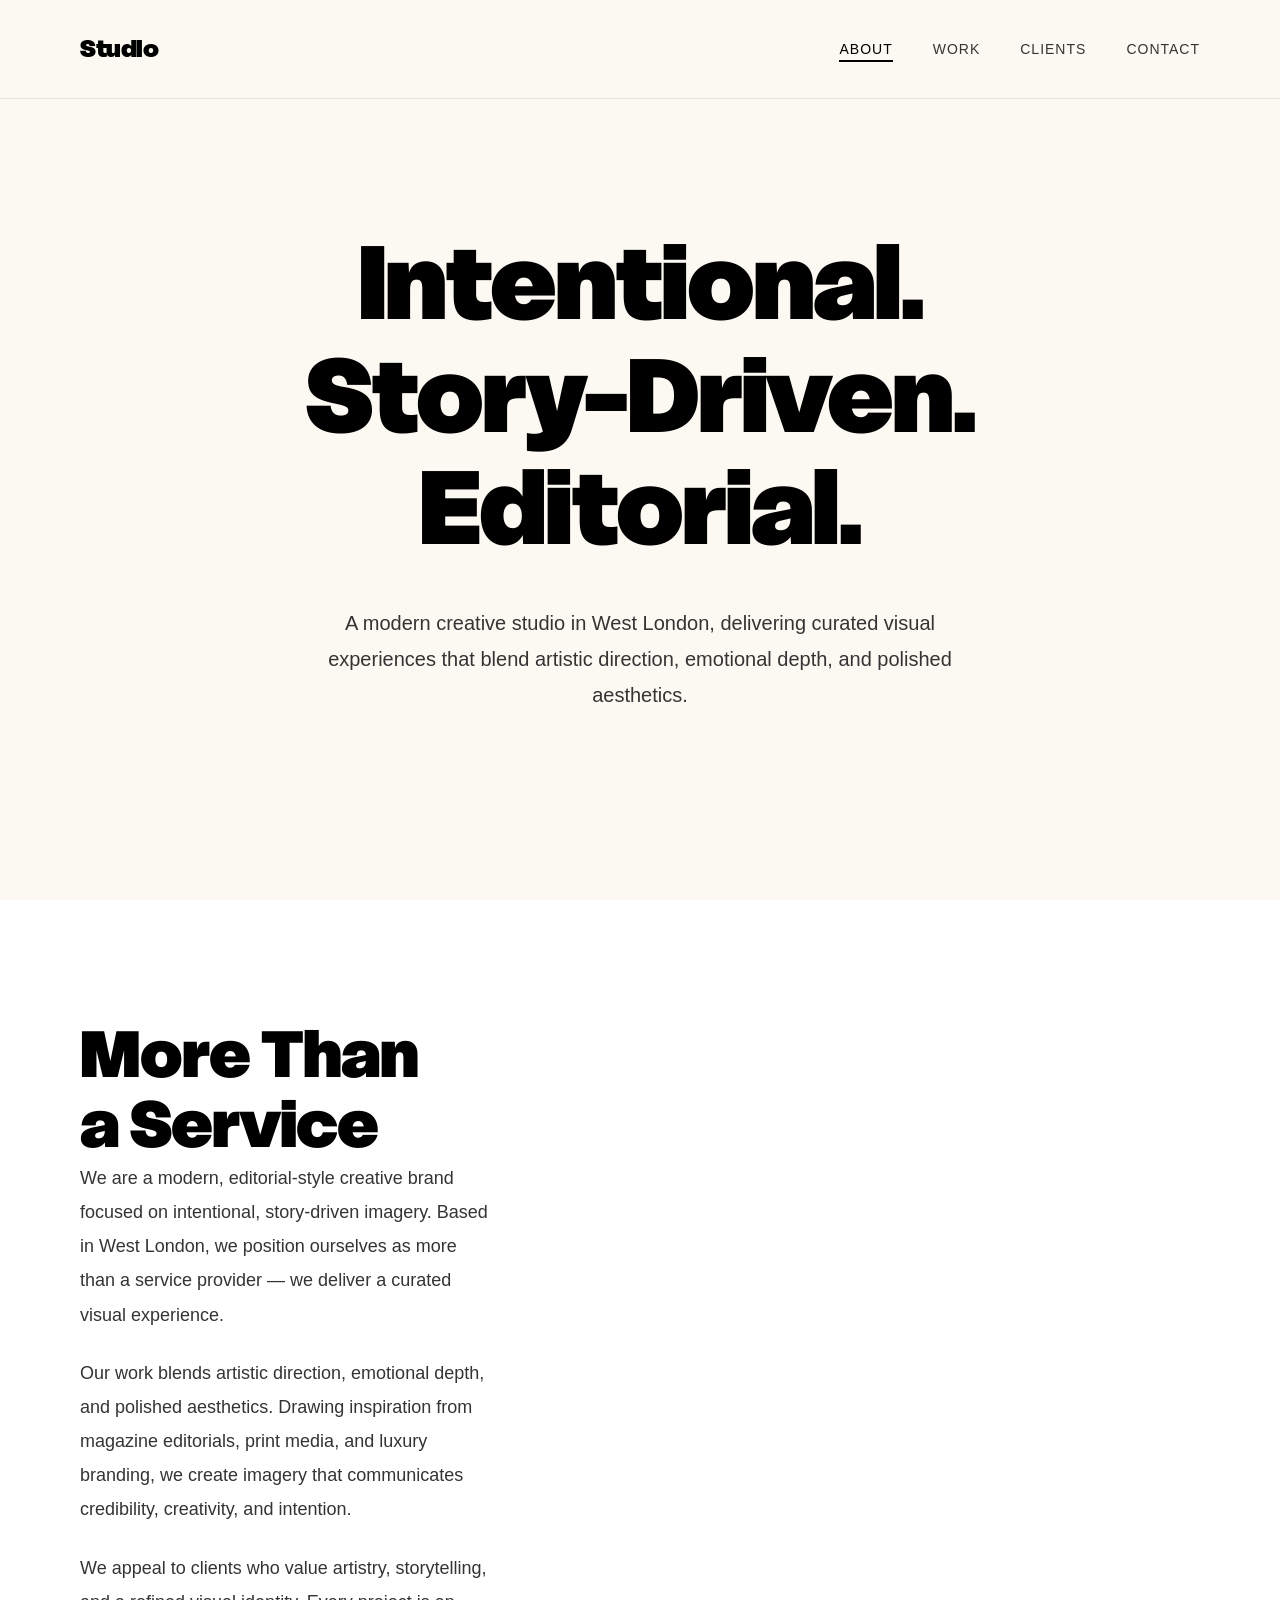
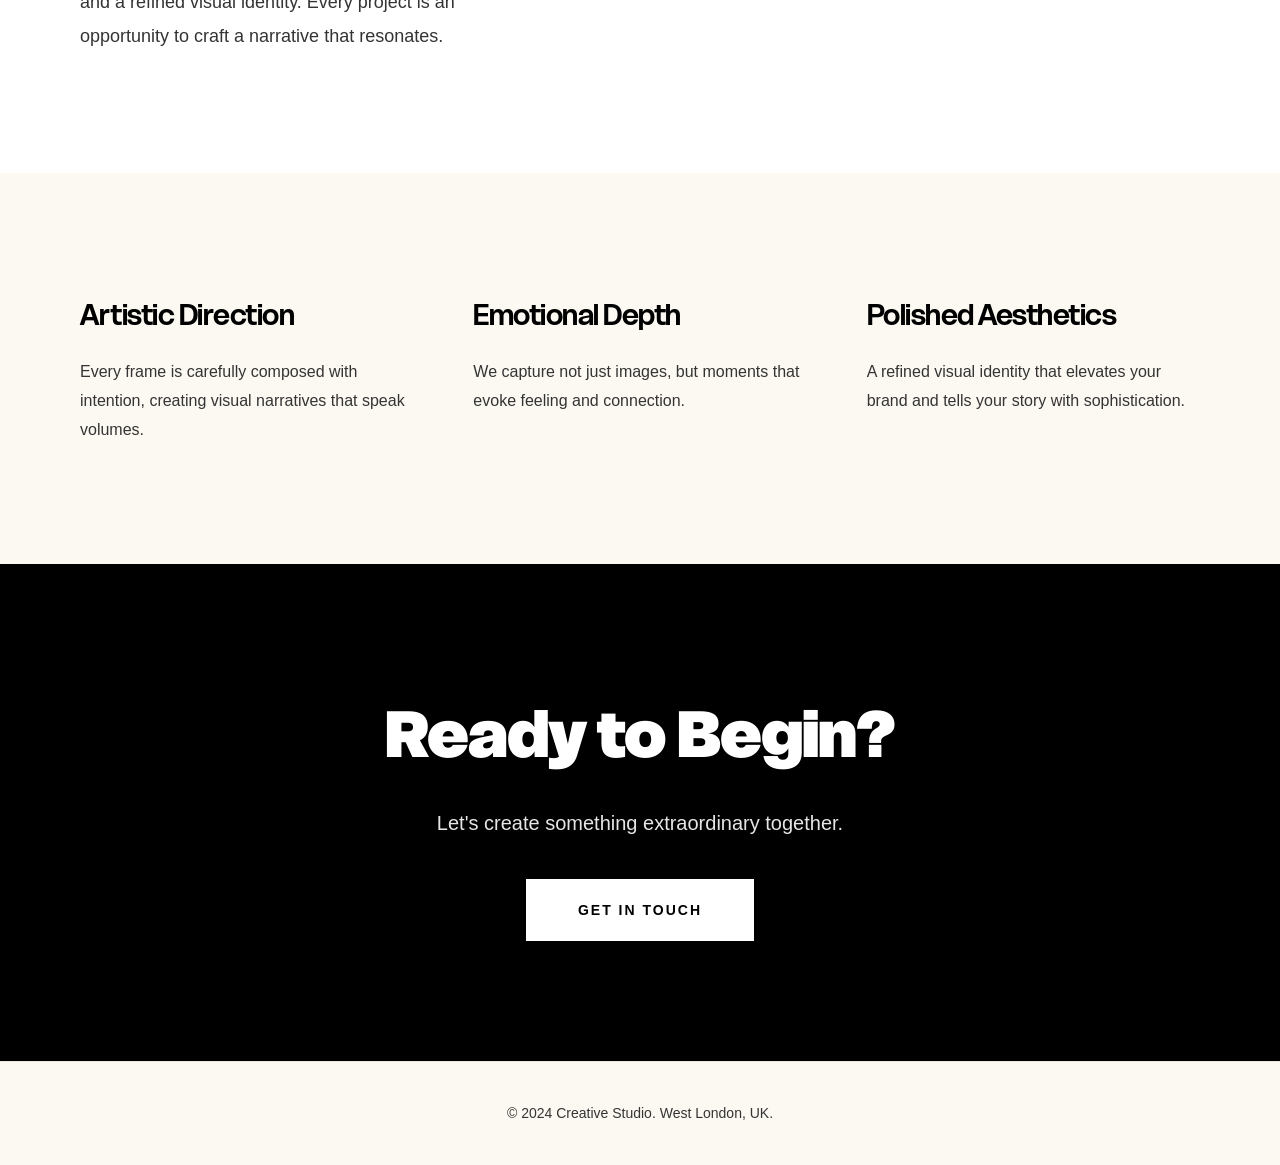
==== index.html @ a50e68e2 "n" ====
<!DOCTYPE html>
<html lang="en">
<head>
    <meta charset="UTF-8">
    <meta name="viewport" content="width=device-width, initial-scale=1.0">
    <title>Creative Studio | West London</title>
    <link rel="stylesheet" href="styles.css">
</head>
<body>
    <nav class="navbar">
        <div class="nav-container">
            <a href="index.html" class="logo">Studio</a>
            <ul class="nav-menu">
                <li><a href="index.html" class="nav-link active">About</a></li>
                <li><a href="work.html" class="nav-link">Work</a></li>
                <li><a href="clients.html" class="nav-link">Clients</a></li>
                <li><a href="contact.html" class="nav-link">Contact</a></li>
            </ul>
            <div class="hamburger">
                <span></span>
                <span></span>
                <span></span>
            </div>
        </div>
    </nav>

    <main>
        <!-- Hero Section -->
        <section class="hero">
            <div class="hero-content">
                <h1 class="hero-title">Intentional.<br>Story-Driven.<br>Editorial.</h1>
                <p class="hero-subtitle">A modern creative studio in West London, delivering curated visual experiences that blend artistic direction, emotional depth, and polished aesthetics.</p>
            </div>
        </section>

        <!-- About Section -->
        <section class="about">
            <div class="container">
                <div class="about-content">
                    <div class="about-text">
                        <h2 class="section-title">More Than<br>a Service</h2>
                        <div class="about-description">
                            <p>We are a modern, editorial-style creative brand focused on intentional, story-driven imagery. Based in West London, we position ourselves as more than a service provider — we deliver a curated visual experience.</p>
                            <p>Our work blends artistic direction, emotional depth, and polished aesthetics. Drawing inspiration from magazine editorials, print media, and luxury branding, we create imagery that communicates credibility, creativity, and intention.</p>
                            <p>We appeal to clients who value artistry, storytelling, and a refined visual identity. Every project is an opportunity to craft a narrative that resonates.</p>
                        </div>
                    </div>
                </div>
            </div>
        </section>

        <!-- Philosophy Section -->
        <section class="philosophy">
            <div class="container">
                <div class="philosophy-grid">
                    <div class="philosophy-item">
                        <h3 class="philosophy-title">Artistic Direction</h3>
                        <p class="philosophy-text">Every frame is carefully composed with intention, creating visual narratives that speak volumes.</p>
                    </div>
                    <div class="philosophy-item">
                        <h3 class="philosophy-title">Emotional Depth</h3>
                        <p class="philosophy-text">We capture not just images, but moments that evoke feeling and connection.</p>
                    </div>
                    <div class="philosophy-item">
                        <h3 class="philosophy-title">Polished Aesthetics</h3>
                        <p class="philosophy-text">A refined visual identity that elevates your brand and tells your story with sophistication.</p>
                    </div>
                </div>
            </div>
        </section>

        <!-- CTA Section -->
        <section class="cta">
            <div class="container">
                <div class="cta-content">
                    <h2 class="cta-title">Ready to Begin?</h2>
                    <p class="cta-text">Let's create something extraordinary together.</p>
                    <a href="contact.html" class="cta-button">Get in Touch</a>
                </div>
            </div>
        </section>
    </main>

    <footer class="footer">
        <div class="container">
            <p class="footer-text">© 2024 Creative Studio. West London, UK.</p>
        </div>
    </footer>

    <script src="script.js"></script>
</body>
</html>
---- styles.css ----
@font-face {
    font-family: 'Delight';
    src: url('Delight-Black.ttf') format('truetype');
    font-weight: 900;
    font-style: normal;
}

@font-face {
    font-family: 'Delight';
    src: url('Delight-SemiBold.ttf') format('truetype');
    font-weight: 600;
    font-style: normal;
}

* {
    margin: 0;
    padding: 0;
    box-sizing: border-box;
}

:root {
    --cream: #FCF9F2;
    --dark-gray: #343434;
    --white: #ffffff;
    --black: #000000;
}

body {
    font-family: -apple-system, BlinkMacSystemFont, 'Segoe UI', Roboto, Oxygen, Ubuntu, Cantarell, sans-serif;
    background-color: var(--cream);
    color: var(--dark-gray);
    line-height: 1.6;
    overflow-x: hidden;
}

.container {
    max-width: 1200px;
    margin: 0 auto;
    padding: 0 40px;
}

/* Navigation */
.navbar {
    position: fixed;
    top: 0;
    left: 0;
    right: 0;
    background-color: var(--cream);
    z-index: 1000;
    padding: 30px 0;
    border-bottom: 1px solid rgba(52, 52, 52, 0.1);
}

.nav-container {
    max-width: 1200px;
    margin: 0 auto;
    padding: 0 40px;
    display: flex;
    justify-content: space-between;
    align-items: center;
}

.logo {
    font-family: 'Delight', sans-serif;
    font-weight: 900;
    font-size: 24px;
    color: var(--black);
    text-decoration: none;
    letter-spacing: -0.5px;
}

.nav-menu {
    display: flex;
    list-style: none;
    gap: 40px;
}

.nav-link {
    font-size: 14px;
    color: var(--dark-gray);
    text-decoration: none;
    text-transform: uppercase;
    letter-spacing: 1px;
    font-weight: 500;
    transition: color 0.3s ease;
    position: relative;
}

.nav-link:hover,
.nav-link.active {
    color: var(--black);
}

.nav-link.active::after {
    content: '';
    position: absolute;
    bottom: -5px;
    left: 0;
    width: 100%;
    height: 2px;
    background-color: var(--black);
}

.hamburger {
    display: none;
    flex-direction: column;
    cursor: pointer;
    gap: 5px;
}

.hamburger span {
    width: 25px;
    height: 2px;
    background-color: var(--black);
    transition: all 0.3s ease;
}

/* Hero Section */
.hero {
    min-height: 100vh;
    display: flex;
    align-items: center;
    justify-content: center;
    padding: 120px 40px 80px;
    text-align: center;
}

.hero-content {
    max-width: 900px;
}

.hero-title {
    font-family: 'Delight', sans-serif;
    font-weight: 900;
    font-size: clamp(48px, 8vw, 120px);
    line-height: 1.1;
    color: var(--black);
    margin-bottom: 40px;
    letter-spacing: -2px;
}

.hero-subtitle {
    font-size: clamp(16px, 2vw, 20px);
    color: var(--dark-gray);
    max-width: 700px;
    margin: 0 auto;
    line-height: 1.8;
    font-weight: 300;
}

/* About Section */
.about {
    padding: 120px 0;
    background-color: var(--white);
}

.about-content {
    display: grid;
    grid-template-columns: 1fr 1.5fr;
    gap: 80px;
    align-items: start;
}

.section-title {
    font-family: 'Delight', sans-serif;
    font-weight: 900;
    font-size: clamp(36px, 5vw, 72px);
    line-height: 1.1;
    color: var(--black);
    letter-spacing: -1px;
}

.about-description {
    font-size: 18px;
    line-height: 1.9;
    color: var(--dark-gray);
}

.about-description p {
    margin-bottom: 24px;
}

.about-description p:last-child {
    margin-bottom: 0;
}

/* Philosophy Section */
.philosophy {
    padding: 120px 0;
    background-color: var(--cream);
}

.philosophy-grid {
    display: grid;
    grid-template-columns: repeat(3, 1fr);
    gap: 60px;
}

.philosophy-item {
    text-align: left;
}

.philosophy-title {
    font-family: 'Delight', sans-serif;
    font-weight: 600;
    font-size: 28px;
    color: var(--black);
    margin-bottom: 20px;
    letter-spacing: -0.5px;
}

.philosophy-text {
    font-size: 16px;
    line-height: 1.8;
    color: var(--dark-gray);
}

/* CTA Section */
.cta {
    padding: 120px 0;
    background-color: var(--black);
    color: var(--white);
    text-align: center;
}

.cta-title {
    font-family: 'Delight', sans-serif;
    font-weight: 900;
    font-size: clamp(36px, 5vw, 64px);
    margin-bottom: 20px;
    letter-spacing: -1px;
}

.cta-text {
    font-size: 20px;
    margin-bottom: 40px;
    opacity: 0.9;
}

.cta-button {
    display: inline-block;
    padding: 18px 50px;
    background-color: var(--white);
    color: var(--black);
    text-decoration: none;
    font-size: 14px;
    text-transform: uppercase;
    letter-spacing: 2px;
    font-weight: 600;
    transition: all 0.3s ease;
    border: 2px solid var(--white);
}

.cta-button:hover {
    background-color: transparent;
    color: var(--white);
}

/* Footer */
.footer {
    padding: 40px 0;
    background-color: var(--cream);
    text-align: center;
    border-top: 1px solid rgba(52, 52, 52, 0.1);
}

.footer-text {
    font-size: 14px;
    color: var(--dark-gray);
}

/* Work Page Styles */
.work-grid {
    display: grid;
    grid-template-columns: repeat(auto-fit, minmax(300px, 1fr));
    gap: 2px;
    padding: 120px 0;
    background-color: var(--black);
}

.work-item {
    aspect-ratio: 1;
    background-color: var(--cream);
    display: flex;
    align-items: center;
    justify-content: center;
    position: relative;
    overflow: hidden;
}

.work-item img {
    width: 100%;
    height: 100%;
    object-fit: cover;
    transition: transform 0.5s ease;
}

.work-item:hover img {
    transform: scale(1.05);
}

.work-placeholder {
    width: 100%;
    height: 100%;
    background: linear-gradient(135deg, var(--cream) 0%, #e8e5d8 100%);
    display: flex;
    align-items: center;
    justify-content: center;
    font-size: 14px;
    color: var(--dark-gray);
    text-transform: uppercase;
    letter-spacing: 2px;
}

/* Clients Page Styles */
.clients-hero {
    padding: 140px 0 80px;
    text-align: center;
    background-color: var(--white);
}

.clients-hero h1 {
    font-family: 'Delight', sans-serif;
    font-weight: 900;
    font-size: clamp(48px, 6vw, 80px);
    color: var(--black);
    margin-bottom: 30px;
    letter-spacing: -2px;
}

.clients-hero p {
    font-size: 18px;
    color: var(--dark-gray);
    max-width: 600px;
    margin: 0 auto;
}

.case-studies {
    padding: 80px 0 120px;
    background-color: var(--cream);
}

.case-study {
    margin-bottom: 100px;
}

.case-study:last-child {
    margin-bottom: 0;
}

.case-study-header {
    margin-bottom: 40px;
}

.case-study-title {
    font-family: 'Delight', sans-serif;
    font-weight: 900;
    font-size: 48px;
    color: var(--black);
    margin-bottom: 10px;
    letter-spacing: -1px;
}

.case-study-subtitle {
    font-size: 16px;
    color: var(--dark-gray);
    text-transform: uppercase;
    letter-spacing: 1px;
}

.case-study-content {
    display: grid;
    grid-template-columns: 1fr 1fr;
    gap: 40px;
    margin-bottom: 40px;
}

.case-study-text {
    font-size: 18px;
    line-height: 1.9;
    color: var(--dark-gray);
}

.case-study-image {
    width: 100%;
    aspect-ratio: 4/3;
    background-color: var(--white);
    display: flex;
    align-items: center;
    justify-content: center;
    border: 1px solid rgba(52, 52, 52, 0.1);
}

/* Contact Page Styles */
.contact-hero {
    padding: 140px 0 80px;
    text-align: center;
    background-color: var(--white);
}

.contact-hero h1 {
    font-family: 'Delight', sans-serif;
    font-weight: 900;
    font-size: clamp(48px, 6vw, 80px);
    color: var(--black);
    margin-bottom: 30px;
    letter-spacing: -2px;
}

.contact-hero p {
    font-size: 18px;
    color: var(--dark-gray);
    max-width: 600px;
    margin: 0 auto;
}

.contact-section {
    padding: 80px 0 120px;
    background-color: var(--cream);
}

.contact-container {
    display: grid;
    grid-template-columns: 1fr 1fr;
    gap: 80px;
    max-width: 1200px;
    margin: 0 auto;
    padding: 0 40px;
}

.contact-info h2 {
    font-family: 'Delight', sans-serif;
    font-weight: 900;
    font-size: 48px;
    color: var(--black);
    margin-bottom: 40px;
    letter-spacing: -1px;
}

.contact-details {
    margin-bottom: 40px;
}

.contact-details p {
    font-size: 18px;
    color: var(--dark-gray);
    margin-bottom: 15px;
    line-height: 1.8;
}

.contact-details a {
    color: var(--dark-gray);
    text-decoration: none;
    transition: color 0.3s ease;
}

.contact-details a:hover {
    color: var(--black);
}

.contact-form {
    background-color: var(--white);
    padding: 50px;
}

.form-group {
    margin-bottom: 30px;
}

.form-group label {
    display: block;
    font-size: 12px;
    text-transform: uppercase;
    letter-spacing: 1px;
    color: var(--dark-gray);
    margin-bottom: 10px;
    font-weight: 600;
}

.form-group input,
.form-group textarea {
    width: 100%;
    padding: 15px;
    border: 1px solid rgba(52, 52, 52, 0.2);
    background-color: var(--cream);
    color: var(--black);
    font-size: 16px;
    font-family: inherit;
    transition: border-color 0.3s ease;
}

.form-group input:focus,
.form-group textarea:focus {
    outline: none;
    border-color: var(--black);
}

.form-group textarea {
    resize: vertical;
    min-height: 150px;
}

.submit-button {
    padding: 18px 50px;
    background-color: var(--black);
    color: var(--white);
    border: 2px solid var(--black);
    font-size: 14px;
    text-transform: uppercase;
    letter-spacing: 2px;
    font-weight: 600;
    cursor: pointer;
    transition: all 0.3s ease;
}

.submit-button:hover {
    background-color: transparent;
    color: var(--black);
}

/* Responsive Design */
@media (max-width: 768px) {
    .hamburger {
        display: flex;
    }

    .nav-menu {
        position: fixed;
        left: -100%;
        top: 80px;
        flex-direction: column;
        background-color: var(--cream);
        width: 100%;
        text-align: center;
        transition: 0.3s;
        box-shadow: 0 10px 27px rgba(0, 0, 0, 0.05);
        padding: 40px 0;
        gap: 20px;
    }

    .nav-menu.active {
        left: 0;
    }

    .container {
        padding: 0 20px;
    }

    .nav-container {
        padding: 0 20px;
    }

    .hero {
        padding: 100px 20px 60px;
    }

    .about-content {
        grid-template-columns: 1fr;
        gap: 40px;
    }

    .philosophy-grid {
        grid-template-columns: 1fr;
        gap: 40px;
    }

    .work-grid {
        grid-template-columns: 1fr;
    }

    .case-study-content {
        grid-template-columns: 1fr;
    }

    .contact-container {
        grid-template-columns: 1fr;
        gap: 40px;
        padding: 0 20px;
    }

    .contact-form {
        padding: 30px 20px;
    }
}
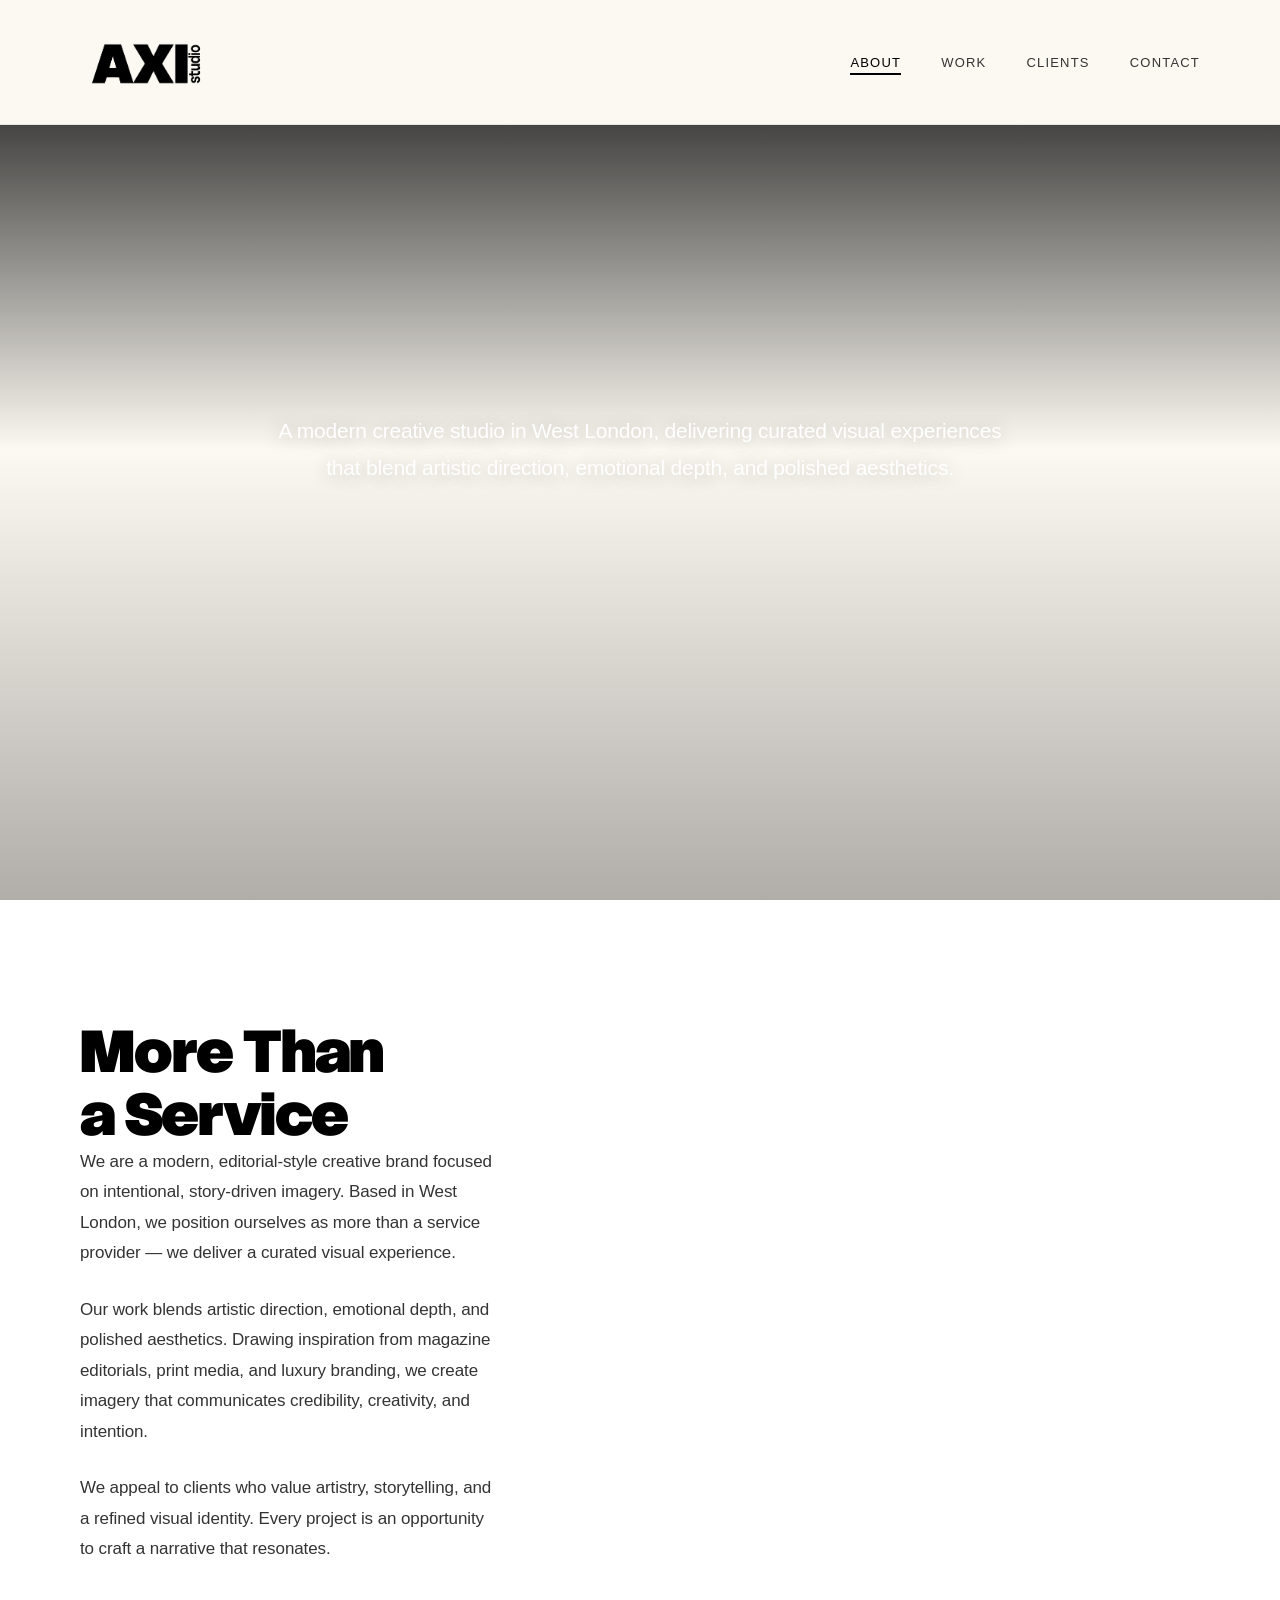
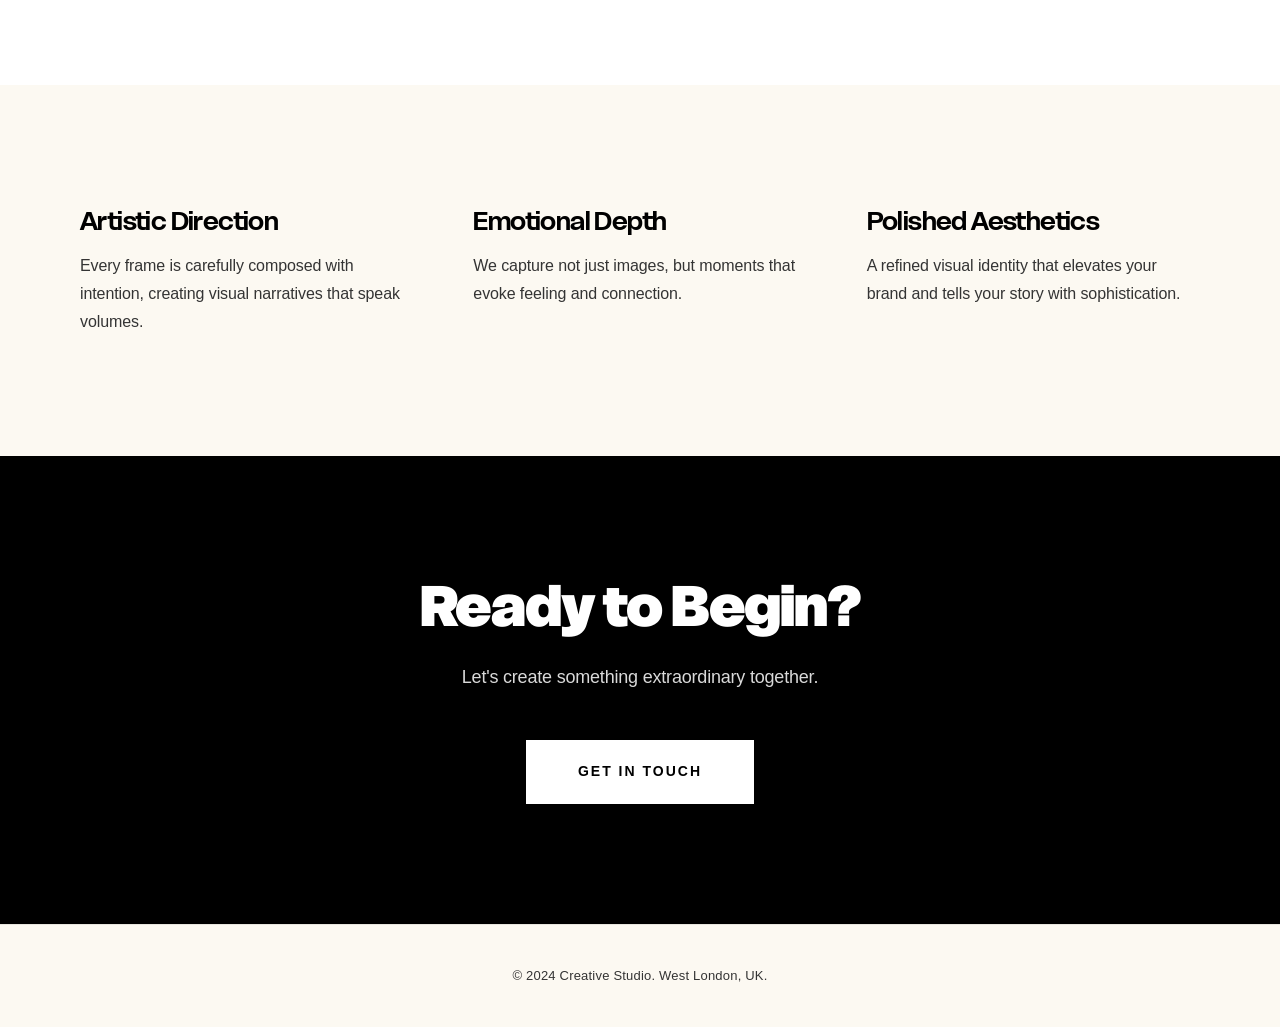
==== commit 18808d1f: "third" ====
--- a/index.html
+++ b/index.html
@@ -9,7 +9,9 @@
 <body>
     <nav class="navbar">
         <div class="nav-container">
-            <a href="index.html" class="logo">Studio</a>
+            <a href="index.html" class="logo">
+                <img src="Asset 7.png" alt="AXI studio" class="logo-img">
+            </a>
             <ul class="nav-menu">
                 <li><a href="index.html" class="nav-link active">About</a></li>
                 <li><a href="work.html" class="nav-link">Work</a></li>
@@ -27,8 +29,15 @@
     <main>
         <!-- Hero Section -->
         <section class="hero">
+            <div class="hero-video-container">
+                <video class="hero-video" autoplay muted loop playsinline>
+                
+                    <source src="hero-video.webm" type="video/webm">
+                    Your browser does not support the video tag.
+                </video>
+                <div class="hero-overlay"></div>
+            </div>
             <div class="hero-content">
-                <h1 class="hero-title">Intentional.<br>Story-Driven.<br>Editorial.</h1>
                 <p class="hero-subtitle">A modern creative studio in West London, delivering curated visual experiences that blend artistic direction, emotional depth, and polished aesthetics.</p>
             </div>
         </section>
--- a/styles.css
+++ b/styles.css
@@ -29,8 +29,11 @@
     font-family: -apple-system, BlinkMacSystemFont, 'Segoe UI', Roboto, Oxygen, Ubuntu, Cantarell, sans-serif;
     background-color: var(--cream);
     color: var(--dark-gray);
-    line-height: 1.6;
+    line-height: 1.7;
+    font-size: 16px;
     overflow-x: hidden;
+    -webkit-font-smoothing: antialiased;
+    -moz-osx-font-smoothing: grayscale;
 }
 
 .container {
@@ -61,12 +64,16 @@
 }
 
 .logo {
-    font-family: 'Delight', sans-serif;
-    font-weight: 900;
-    font-size: 24px;
-    color: var(--black);
+    display: inline-block;
     text-decoration: none;
-    letter-spacing: -0.5px;
+    line-height: 0;
+}
+
+.logo-img {
+    height: 64px;
+    width: auto;
+    display: block;
+    object-fit: contain;
 }
 
 .nav-menu {
@@ -76,11 +83,11 @@
 }
 
 .nav-link {
-    font-size: 14px;
+    font-size: 13px;
     color: var(--dark-gray);
     text-decoration: none;
     text-transform: uppercase;
-    letter-spacing: 1px;
+    letter-spacing: 1.2px;
     font-weight: 500;
     transition: color 0.3s ease;
     position: relative;
@@ -117,35 +124,59 @@
 
 /* Hero Section */
 .hero {
-    min-height: 100vh;
+    position: relative;
+    width: 100%;
+    height: 100vh;
+    overflow: hidden;
     display: flex;
     align-items: center;
     justify-content: center;
-    padding: 120px 40px 80px;
+}
+
+.hero-video-container {
+    position: absolute;
+    top: 0;
+    left: 0;
+    width: 100%;
+    height: 100%;
+    z-index: 1;
+}
+
+.hero-video {
+    width: 100%;
+    height: 100%;
+    object-fit: cover;
+    object-position: center;
+}
+
+.hero-overlay {
+    position: absolute;
+    top: 0;
+    left: 0;
+    width: 100%;
+    height: 100%;
+    background: linear-gradient(to bottom, #000000 0%, rgba(252, 249, 242, 0.05) 50%, rgba(0, 0, 0, 0.3) 100%);
+    z-index: 2;
+    pointer-events: none;
+}
+
+.hero-content {
+    position: relative;
+    z-index: 3;
+    max-width: 900px;
+    padding: 0 40px;
     text-align: center;
 }
 
-.hero-content {
-    max-width: 900px;
-}
-
-.hero-title {
-    font-family: 'Delight', sans-serif;
-    font-weight: 900;
-    font-size: clamp(48px, 8vw, 120px);
-    line-height: 1.1;
-    color: var(--black);
-    margin-bottom: 40px;
-    letter-spacing: -2px;
-}
-
 .hero-subtitle {
-    font-size: clamp(16px, 2vw, 20px);
-    color: var(--dark-gray);
-    max-width: 700px;
+    font-size: clamp(17px, 2.2vw, 21px);
+    color: var(--white);
+    max-width: 65ch;
     margin: 0 auto;
-    line-height: 1.8;
-    font-weight: 300;
+    line-height: 1.75;
+    font-weight: 400;
+    letter-spacing: -0.2px;
+    text-shadow: 0 2px 20px rgba(0, 0, 0, 0.3);
 }
 
 /* About Section */
@@ -164,20 +195,23 @@
 .section-title {
     font-family: 'Delight', sans-serif;
     font-weight: 900;
-    font-size: clamp(36px, 5vw, 72px);
+    font-size: clamp(32px, 4.5vw, 64px);
     line-height: 1.1;
     color: var(--black);
-    letter-spacing: -1px;
+    letter-spacing: -1.2px;
+    margin-bottom: 0;
 }
 
 .about-description {
-    font-size: 18px;
-    line-height: 1.9;
-    color: var(--dark-gray);
+    font-size: 17px;
+    line-height: 1.8;
+    color: var(--dark-gray);
+    max-width: 65ch;
+    letter-spacing: -0.1px;
 }
 
 .about-description p {
-    margin-bottom: 24px;
+    margin-bottom: 1.5em;
 }
 
 .about-description p:last-child {
@@ -203,16 +237,19 @@
 .philosophy-title {
     font-family: 'Delight', sans-serif;
     font-weight: 600;
-    font-size: 28px;
-    color: var(--black);
-    margin-bottom: 20px;
-    letter-spacing: -0.5px;
+    font-size: 26px;
+    color: var(--black);
+    margin-bottom: 16px;
+    letter-spacing: -0.6px;
+    line-height: 1.2;
 }
 
 .philosophy-text {
     font-size: 16px;
-    line-height: 1.8;
-    color: var(--dark-gray);
+    line-height: 1.75;
+    color: var(--dark-gray);
+    max-width: 50ch;
+    letter-spacing: -0.1px;
 }
 
 /* CTA Section */
@@ -226,15 +263,21 @@
 .cta-title {
     font-family: 'Delight', sans-serif;
     font-weight: 900;
-    font-size: clamp(36px, 5vw, 64px);
-    margin-bottom: 20px;
-    letter-spacing: -1px;
+    font-size: clamp(32px, 4.5vw, 56px);
+    margin-bottom: 24px;
+    letter-spacing: -1.2px;
+    line-height: 1.1;
 }
 
 .cta-text {
-    font-size: 20px;
-    margin-bottom: 40px;
-    opacity: 0.9;
+    font-size: 18px;
+    margin-bottom: 48px;
+    opacity: 0.85;
+    line-height: 1.7;
+    letter-spacing: -0.2px;
+    max-width: 50ch;
+    margin-left: auto;
+    margin-right: auto;
 }
 
 .cta-button {
@@ -265,8 +308,9 @@
 }
 
 .footer-text {
-    font-size: 14px;
-    color: var(--dark-gray);
+    font-size: 13px;
+    color: var(--dark-gray);
+    letter-spacing: 0.2px;
 }
 
 /* Work Page Styles */
@@ -275,7 +319,7 @@
     grid-template-columns: repeat(auto-fit, minmax(300px, 1fr));
     gap: 2px;
     padding: 120px 0;
-    background-color: var(--black);
+    background-color: var(--white);
 }
 
 .work-item {
@@ -293,6 +337,10 @@
     height: 100%;
     object-fit: cover;
     transition: transform 0.5s ease;
+    position: absolute;
+    top: 0;
+    left: 0;
+    z-index: 1;
 }
 
 .work-item:hover img {
@@ -306,10 +354,15 @@
     display: flex;
     align-items: center;
     justify-content: center;
-    font-size: 14px;
+    font-size: 12px;
     color: var(--dark-gray);
     text-transform: uppercase;
-    letter-spacing: 2px;
+    letter-spacing: 1.5px;
+    font-weight: 500;
+    position: absolute;
+    top: 0;
+    left: 0;
+    z-index: 0;
 }
 
 /* Clients Page Styles */
@@ -322,17 +375,20 @@
 .clients-hero h1 {
     font-family: 'Delight', sans-serif;
     font-weight: 900;
-    font-size: clamp(48px, 6vw, 80px);
-    color: var(--black);
-    margin-bottom: 30px;
-    letter-spacing: -2px;
+    font-size: clamp(42px, 5.5vw, 72px);
+    color: var(--black);
+    margin-bottom: 32px;
+    letter-spacing: -1.5px;
+    line-height: 1.1;
 }
 
 .clients-hero p {
-    font-size: 18px;
-    color: var(--dark-gray);
-    max-width: 600px;
+    font-size: 17px;
+    color: var(--dark-gray);
+    max-width: 65ch;
     margin: 0 auto;
+    line-height: 1.75;
+    letter-spacing: -0.1px;
 }
 
 .case-studies {
@@ -355,17 +411,19 @@
 .case-study-title {
     font-family: 'Delight', sans-serif;
     font-weight: 900;
-    font-size: 48px;
-    color: var(--black);
-    margin-bottom: 10px;
-    letter-spacing: -1px;
+    font-size: clamp(32px, 4vw, 44px);
+    color: var(--black);
+    margin-bottom: 12px;
+    letter-spacing: -1.2px;
+    line-height: 1.15;
 }
 
 .case-study-subtitle {
-    font-size: 16px;
+    font-size: 13px;
     color: var(--dark-gray);
     text-transform: uppercase;
-    letter-spacing: 1px;
+    letter-spacing: 1.2px;
+    font-weight: 500;
 }
 
 .case-study-content {
@@ -376,9 +434,19 @@
 }
 
 .case-study-text {
-    font-size: 18px;
-    line-height: 1.9;
-    color: var(--dark-gray);
+    font-size: 17px;
+    line-height: 1.8;
+    color: var(--dark-gray);
+    max-width: 65ch;
+    letter-spacing: -0.1px;
+}
+
+.case-study-text p {
+    margin-bottom: 1.5em;
+}
+
+.case-study-text p:last-child {
+    margin-bottom: 0;
 }
 
 .case-study-image {
@@ -401,17 +469,20 @@
 .contact-hero h1 {
     font-family: 'Delight', sans-serif;
     font-weight: 900;
-    font-size: clamp(48px, 6vw, 80px);
-    color: var(--black);
-    margin-bottom: 30px;
-    letter-spacing: -2px;
+    font-size: clamp(42px, 5.5vw, 72px);
+    color: var(--black);
+    margin-bottom: 32px;
+    letter-spacing: -1.5px;
+    line-height: 1.1;
 }
 
 .contact-hero p {
-    font-size: 18px;
-    color: var(--dark-gray);
-    max-width: 600px;
+    font-size: 17px;
+    color: var(--dark-gray);
+    max-width: 65ch;
     margin: 0 auto;
+    line-height: 1.75;
+    letter-spacing: -0.1px;
 }
 
 .contact-section {
@@ -431,10 +502,11 @@
 .contact-info h2 {
     font-family: 'Delight', sans-serif;
     font-weight: 900;
-    font-size: 48px;
-    color: var(--black);
-    margin-bottom: 40px;
-    letter-spacing: -1px;
+    font-size: clamp(32px, 4vw, 44px);
+    color: var(--black);
+    margin-bottom: 48px;
+    letter-spacing: -1.2px;
+    line-height: 1.15;
 }
 
 .contact-details {
@@ -442,10 +514,11 @@
 }
 
 .contact-details p {
-    font-size: 18px;
-    color: var(--dark-gray);
-    margin-bottom: 15px;
-    line-height: 1.8;
+    font-size: 17px;
+    color: var(--dark-gray);
+    margin-bottom: 1.2em;
+    line-height: 1.75;
+    letter-spacing: -0.1px;
 }
 
 .contact-details a {
@@ -469,24 +542,26 @@
 
 .form-group label {
     display: block;
-    font-size: 12px;
+    font-size: 11px;
     text-transform: uppercase;
-    letter-spacing: 1px;
-    color: var(--dark-gray);
-    margin-bottom: 10px;
+    letter-spacing: 1.5px;
+    color: var(--dark-gray);
+    margin-bottom: 12px;
     font-weight: 600;
 }
 
 .form-group input,
 .form-group textarea {
     width: 100%;
-    padding: 15px;
+    padding: 14px 16px;
     border: 1px solid rgba(52, 52, 52, 0.2);
     background-color: var(--cream);
     color: var(--black);
     font-size: 16px;
     font-family: inherit;
+    line-height: 1.6;
     transition: border-color 0.3s ease;
+    letter-spacing: -0.1px;
 }
 
 .form-group input:focus,
@@ -551,7 +626,11 @@
     }
 
     .hero {
-        padding: 100px 20px 60px;
+        height: 100vh;
+    }
+
+    .hero-content {
+        padding: 0 20px;
     }
 
     .about-content {
